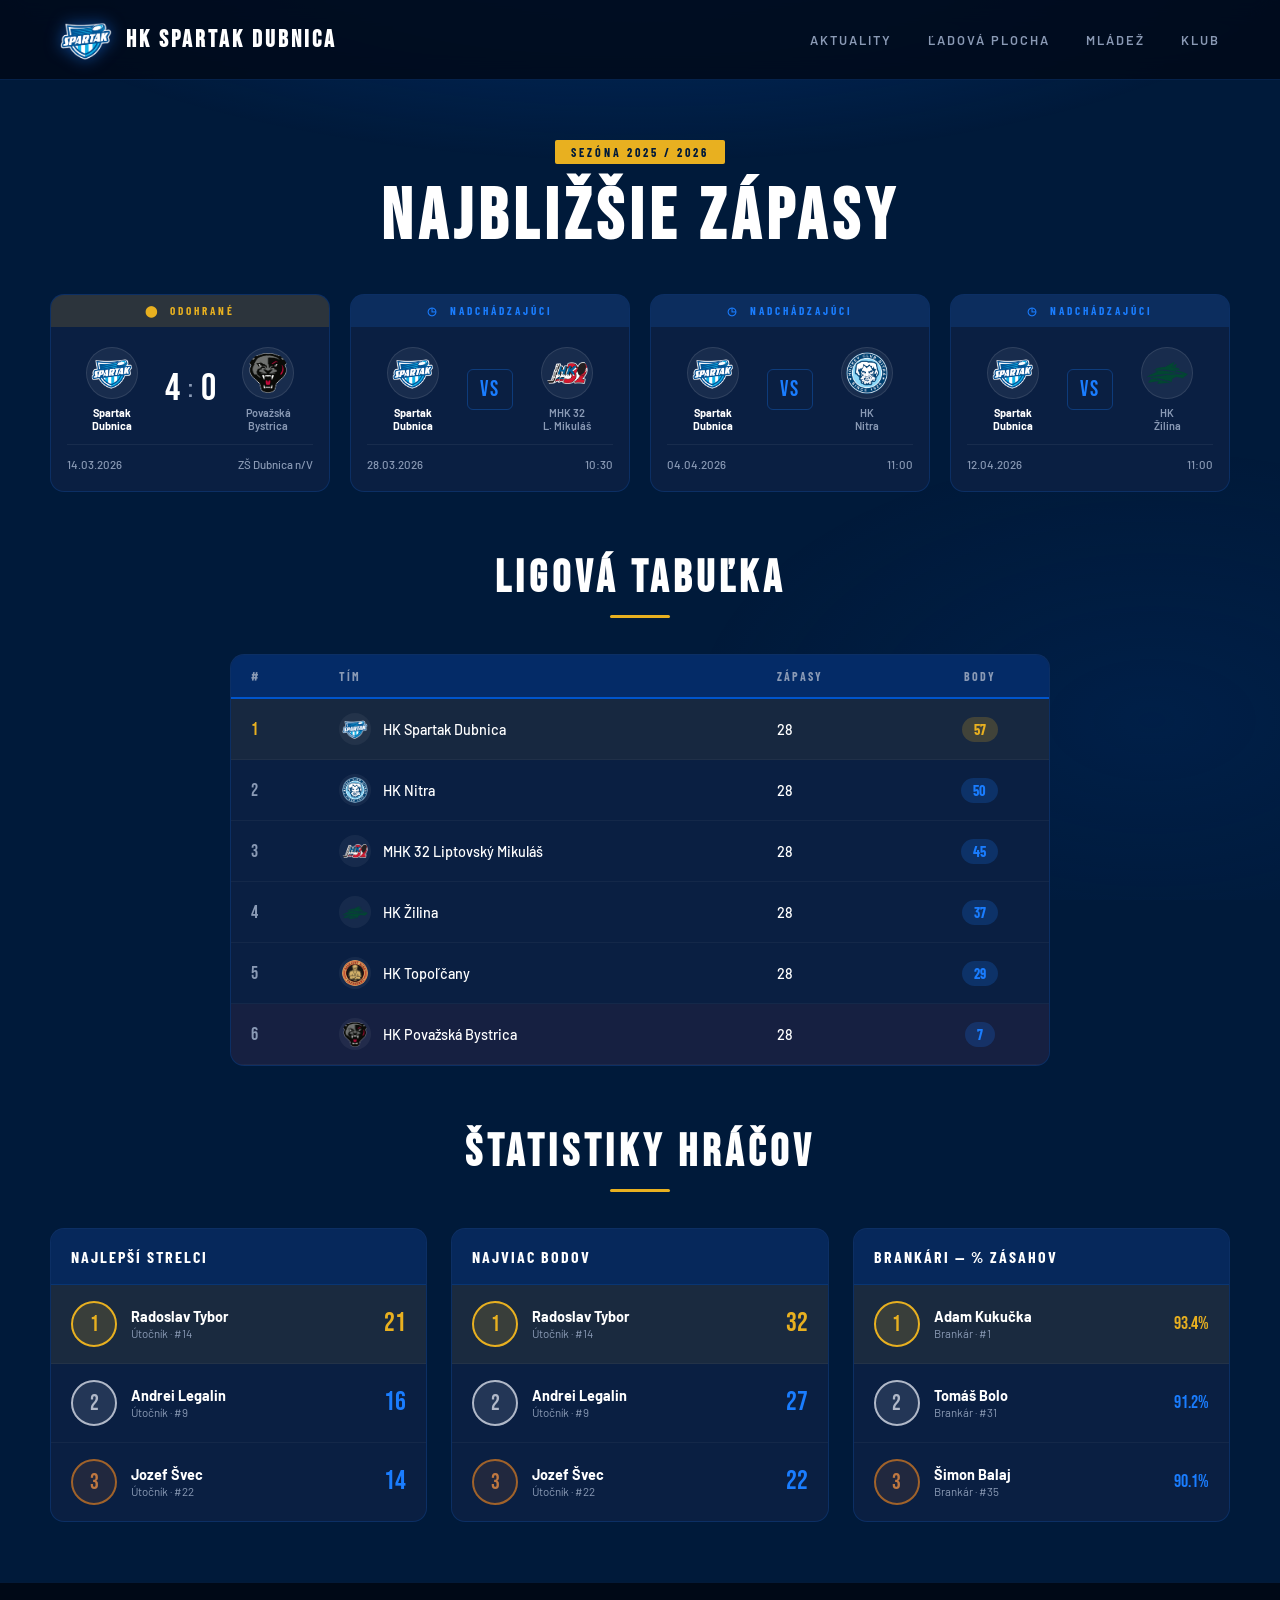
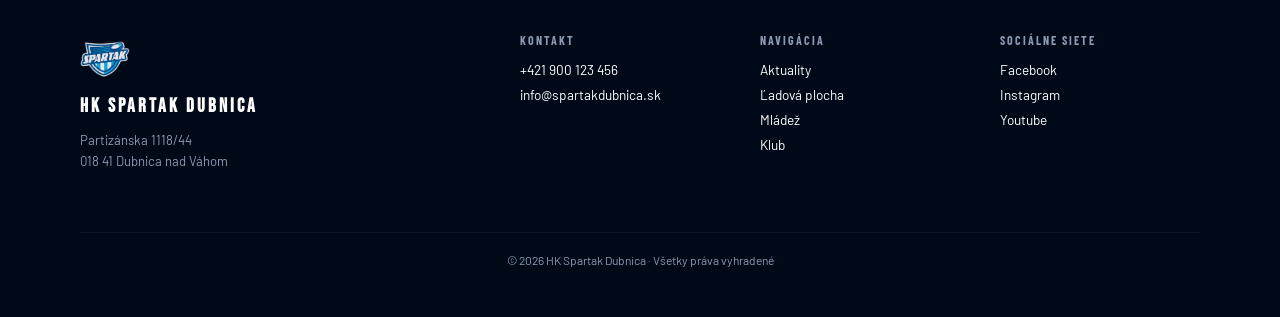
==== index.html @ a4884fc1 "Add files via upload" ====
<!DOCTYPE html>
<html lang="sk">
<head>
<meta charset="UTF-8">
<meta name="viewport" content="width=device-width, initial-scale=1.0">
<title>HK Spartak Dubnica</title>
<link rel="preconnect" href="https://fonts.googleapis.com">
<link rel="preconnect" href="https://fonts.gstatic.com" crossorigin>
<link href="https://fonts.googleapis.com/css2?family=Bebas+Neue&family=Barlow:wght@300;400;500;600;700&family=Barlow+Condensed:wght@400;600;700&display=swap" rel="stylesheet">
<link rel="stylesheet" href="style.css">
</head>
<body>

<!-- ── HEADER ── -->
<header>
  <div class="logo-section">
    <img src="SpartakDubnica.png" alt="Spartak Dubnica">
    <h1>HK Spartak Dubnica</h1>
  </div>
  <nav>
    <a href="#">Aktuality</a>
    <a href="ladova-plocha.html">Ľadová plocha</a>
    <a href="#">Mládež</a>
    <a href="klub.html">Klub</a>
  </nav>
  <div class="menu-btn">&#9776;</div>
</header>

<!-- ── HERO ── -->
<div class="hero-band">
  <span class="season-tag">Sezóna 2025 / 2026</span>
  <h2>Najbližšie zápasy</h2>
</div>

<!-- ── MATCHES ── -->
<section class="matches" style="padding-top:0">
  <div class="match-container">

    <div class="match-card">
      <div class="match-status played">⬤&nbsp; Odohrané</div>
      <div class="match-body">
        <div class="team-row">
          <div class="team-block">
            <img class="team-logo" src="SpartakDubnica.png" alt="Spartak Dubnica">
            <span class="team-name home">Spartak<br>Dubnica</span>
          </div>
          <div class="score-display">
            <span class="score-num">4</span>
            <span class="score-divider">:</span>
            <span class="score-num">0</span>
          </div>
          <div class="team-block">
            <img class="team-logo" src="PovazskaBystrica.png" alt="Považská Bystrica">
            <span class="team-name">Považská<br>Bystrica</span>
          </div>
        </div>
        <div class="match-info"><span>14.03.2026</span><span>ZŠ Dubnica n/V</span></div>
      </div>
    </div>

    <div class="match-card">
      <div class="match-status upcoming">◷&nbsp; Nadchádzajúci</div>
      <div class="match-body">
        <div class="team-row">
          <div class="team-block">
            <img class="team-logo" src="SpartakDubnica.png" alt="Spartak Dubnica">
            <span class="team-name home">Spartak<br>Dubnica</span>
          </div>
          <div class="vs-badge">VS</div>
          <div class="team-block">
            <img class="team-logo" src="LiptovskýMikuláš.png" alt="Liptovský Mikuláš">
            <span class="team-name">MHK 32<br>L. Mikuláš</span>
          </div>
        </div>
        <div class="match-info"><span>28.03.2026</span><span>10:30</span></div>
      </div>
    </div>

    <div class="match-card">
      <div class="match-status upcoming">◷&nbsp; Nadchádzajúci</div>
      <div class="match-body">
        <div class="team-row">
          <div class="team-block">
            <img class="team-logo" src="SpartakDubnica.png" alt="Spartak Dubnica">
            <span class="team-name home">Spartak<br>Dubnica</span>
          </div>
          <div class="vs-badge">VS</div>
          <div class="team-block">
            <img class="team-logo" src="Nitra.png" alt="HK Nitra">
            <span class="team-name">HK<br>Nitra</span>
          </div>
        </div>
        <div class="match-info"><span>04.04.2026</span><span>11:00</span></div>
      </div>
    </div>

    <div class="match-card">
      <div class="match-status upcoming">◷&nbsp; Nadchádzajúci</div>
      <div class="match-body">
        <div class="team-row">
          <div class="team-block">
            <img class="team-logo" src="SpartakDubnica.png" alt="Spartak Dubnica">
            <span class="team-name home">Spartak<br>Dubnica</span>
          </div>
          <div class="vs-badge">VS</div>
          <div class="team-block">
            <img class="team-logo" src="Žilina.png" alt="HK Žilina">
            <span class="team-name">HK<br>Žilina</span>
          </div>
        </div>
        <div class="match-info"><span>12.04.2026</span><span>11:00</span></div>
      </div>
    </div>

  </div>
</section>

<!-- ── TABLE ── -->
<section class="table-section">
  <h2 class="section-title">Ligová tabuľka</h2>
  <div class="table-wrapper">
    <table>
      <thead>
        <tr>
          <th>#</th>
          <th>Tím</th>
          <th>Zápasy</th>
          <th>Body</th>
        </tr>
      </thead>
      <tbody>
        <tr class="row-first">
          <td><span class="rank-num rank-1">1</span></td>
          <td><div class="team-cell"><img class="table-logo" src="SpartakDubnica.png" alt="Spartak Dubnica"> HK Spartak Dubnica</div></td>
          <td>28</td><td><span class="pts-badge">57</span></td>
        </tr>
        <tr>
          <td><span class="rank-num">2</span></td>
          <td><div class="team-cell"><img class="table-logo" src="Nitra.png" alt="HK Nitra"> HK Nitra</div></td>
          <td>28</td><td><span class="pts-badge">50</span></td>
        </tr>
        <tr>
          <td><span class="rank-num">3</span></td>
          <td><div class="team-cell"><img class="table-logo" src="LiptovskýMikuláš.png" alt="Liptovský Mikuláš"> MHK 32 Liptovský Mikuláš</div></td>
          <td>28</td><td><span class="pts-badge">45</span></td>
        </tr>
        <tr>
          <td><span class="rank-num">4</span></td>
          <td><div class="team-cell"><img class="table-logo" src="Žilina.png" alt="HK Žilina"> HK Žilina</div></td>
          <td>28</td><td><span class="pts-badge">37</span></td>
        </tr>
        <tr>
          <td><span class="rank-num">5</span></td>
          <td><div class="team-cell"><img class="table-logo" src="Topoľčany.png" alt="HK Topoľčany"> HK Topoľčany</div></td>
          <td>28</td><td><span class="pts-badge">29</span></td>
        </tr>
        <tr class="row-last">
          <td><span class="rank-num">6</span></td>
          <td><div class="team-cell"><img class="table-logo" src="PovazskaBystrica.png" alt="Považská Bystrica"> HK Považská Bystrica</div></td>
          <td>28</td><td><span class="pts-badge">7</span></td>
        </tr>
      </tbody>
    </table>
  </div>
</section>

<!-- ── STATS ── -->
<section class="stats-section">
  <h2 class="section-title">Štatistiky hráčov</h2>
  <div class="stats-grid">

    <div class="stat-card">
      <div class="stat-header"><h3>Najlepší strelci</h3></div>
      <div class="player-list">
        <div class="player-item gold">
          <div class="rank-circle medal-1">1</div>
          <div class="player-info"><div class="name">Radoslav Tybor</div><div class="label">Útočník · #14</div></div>
          <div class="player-stat">21</div>
        </div>
        <div class="player-item">
          <div class="rank-circle medal-2">2</div>
          <div class="player-info"><div class="name">Andrei Legalin</div><div class="label">Útočník · #9</div></div>
          <div class="player-stat">16</div>
        </div>
        <div class="player-item">
          <div class="rank-circle medal-3">3</div>
          <div class="player-info"><div class="name">Jozef Švec</div><div class="label">Útočník · #22</div></div>
          <div class="player-stat">14</div>
        </div>
      </div>
    </div>

    <div class="stat-card">
      <div class="stat-header"><h3>Najviac bodov</h3></div>
      <div class="player-list">
        <div class="player-item gold">
          <div class="rank-circle medal-1">1</div>
          <div class="player-info"><div class="name">Radoslav Tybor</div><div class="label">Útočník · #14</div></div>
          <div class="player-stat">32</div>
        </div>
        <div class="player-item">
          <div class="rank-circle medal-2">2</div>
          <div class="player-info"><div class="name">Andrei Legalin</div><div class="label">Útočník · #9</div></div>
          <div class="player-stat">27</div>
        </div>
        <div class="player-item">
          <div class="rank-circle medal-3">3</div>
          <div class="player-info"><div class="name">Jozef Švec</div><div class="label">Útočník · #22</div></div>
          <div class="player-stat">22</div>
        </div>
      </div>
    </div>

    <div class="stat-card">
      <div class="stat-header"><h3>Brankári — % zásahov</h3></div>
      <div class="player-list">
        <div class="player-item gold">
          <div class="rank-circle medal-1">1</div>
          <div class="player-info"><div class="name">Adam Kukučka</div><div class="label">Brankár · #1</div></div>
          <div class="player-stat" style="font-size:1.1rem">93.4%</div>
        </div>
        <div class="player-item">
          <div class="rank-circle medal-2">2</div>
          <div class="player-info"><div class="name">Tomáš Bolo</div><div class="label">Brankár · #31</div></div>
          <div class="player-stat" style="font-size:1.1rem">91.2%</div>
        </div>
        <div class="player-item">
          <div class="rank-circle medal-3">3</div>
          <div class="player-info"><div class="name">Šimon Balaj</div><div class="label">Brankár · #35</div></div>
          <div class="player-stat" style="font-size:1.1rem">90.1%</div>
        </div>
      </div>
    </div>

  </div>
</section>

<!-- ── FOOTER ── -->
<footer>
  <div class="footer-brand">
    <img src="SpartakDubnica.png" alt="Spartak Dubnica">
    <h3>HK Spartak Dubnica</h3>
    <p>Partizánska 1118/44<br>018 41 Dubnica nad Váhom</p>
  </div>
  <div class="footer-col">
    <h4>Kontakt</h4>
    <p>+421 900 123 456</p>
    <p>info@spartakdubnica.sk</p>
  </div>
  <div class="footer-col">
    <h4>Navigácia</h4>
    <a href="#">Aktuality</a>
    <a href="ladova-plocha.html">Ľadová plocha</a>
    <a href="#">Mládež</a>
    <a href="#">Klub</a>
  </div>
  <div class="footer-col">
    <h4>Sociálne siete</h4>
    <a href="#">Facebook</a>
    <a href="#">Instagram</a>
    <a href="#">Youtube</a>
  </div>
  <div class="footer-bottom">© 2026 HK Spartak Dubnica · Všetky práva vyhradené</div>
</footer>

<script src="script.js"></script>
</body>
</html>
---- style.css ----
:root {
  --blue-deep: #001a3a;
  --blue-mid: #003580;
  --blue-bright: #0055cc;
  --blue-light: #1a7dff;
  --accent: #e8b020;
  --accent-light: #ffd04d;
  --white: #ffffff;
  --off-white: #f0f4fa;
  --text-muted: #8a9ab5;
  --card-bg: #0a1f42;
  --card-border: rgba(26,125,255,0.18);
}

*, *::before, *::after { margin:0; padding:0; box-sizing:border-box; }

body {
  background: var(--blue-deep);
  color: var(--white);
  font-family: 'Barlow', sans-serif;
  min-height: 100vh;
  overflow-x: hidden;
}

body::before {
  content: '';
  position: fixed;
  inset: 0;
  background:
    radial-gradient(ellipse 80% 40% at 50% -10%, rgba(0,85,204,0.35) 0%, transparent 70%),
    radial-gradient(ellipse 60% 50% at 90% 80%, rgba(0,53,128,0.2) 0%, transparent 60%);
  pointer-events: none;
  z-index: 0;
}

/* ── HEADER ── */
header {
  position: relative;
  z-index: 10;
  display: flex;
  align-items: center;
  justify-content: space-between;
  padding: 0 60px;
  height: 80px;
  background: rgba(0,10,25,0.85);
  backdrop-filter: blur(12px);
  border-bottom: 1px solid rgba(26,125,255,0.2);
}

.logo-section {
  display: flex;
  align-items: center;
  gap: 14px;
}

.logo-section img {
  width: 52px;
  height: 52px;
  object-fit: contain;
  filter: drop-shadow(0 0 8px rgba(26,125,255,0.5));
}

.logo-section h1 {
  font-family: 'Bebas Neue', sans-serif;
  font-size: 1.5rem;
  letter-spacing: 3px;
  color: var(--white);
}

nav {
  display: flex;
  gap: 36px;
}

nav a {
  color: var(--text-muted);
  text-decoration: none;
  font-size: 0.8rem;
  font-weight: 600;
  letter-spacing: 2px;
  text-transform: uppercase;
  transition: color 0.2s;
}

nav a:hover { color: var(--white); }

.menu-btn {
  display: none;
  font-size: 24px;
  cursor: pointer;
  color: var(--white);
}

/* ── HERO BAND ── */
.hero-band {
  position: relative;
  z-index: 1;
  text-align: center;
  padding: 60px 20px 40px;
}

.hero-band .season-tag {
  display: inline-block;
  background: var(--accent);
  color: var(--blue-deep);
  font-family: 'Barlow Condensed', sans-serif;
  font-weight: 700;
  font-size: 0.75rem;
  letter-spacing: 3px;
  padding: 5px 16px;
  border-radius: 2px;
  margin-bottom: 18px;
  text-transform: uppercase;
}

.hero-band h2 {
  font-family: 'Bebas Neue', sans-serif;
  font-size: clamp(2.5rem, 6vw, 4.5rem);
  letter-spacing: 6px;
  line-height: 1;
  color: var(--white);
}

/* ── SECTION TITLES ── */
.section-title {
  font-family: 'Bebas Neue', sans-serif;
  font-size: clamp(1.8rem, 4vw, 2.8rem);
  letter-spacing: 5px;
  color: var(--white);
  text-align: center;
  margin-bottom: 36px;
  position: relative;
}

.section-title::after {
  content: '';
  display: block;
  width: 60px;
  height: 3px;
  background: var(--accent);
  margin: 10px auto 0;
  border-radius: 2px;
}

section {
  position: relative;
  z-index: 1;
  padding: 60px 50px;
}

/* ── MATCH CARDS ── */
.match-container {
  display: grid;
  grid-template-columns: repeat(4, 1fr);
  gap: 20px;
}

.match-card {
  background: var(--card-bg);
  border: 1px solid var(--card-border);
  border-radius: 14px;
  overflow: hidden;
  transition: transform 0.3s, border-color 0.3s, box-shadow 0.3s;
  cursor: pointer;
}

.match-card:hover {
  transform: translateY(-6px);
  border-color: rgba(26,125,255,0.5);
  box-shadow: 0 20px 40px rgba(0,0,0,0.4), 0 0 20px rgba(26,125,255,0.15);
}

.match-status {
  font-family: 'Barlow Condensed', sans-serif;
  font-size: 0.7rem;
  font-weight: 700;
  letter-spacing: 3px;
  text-transform: uppercase;
  text-align: center;
  padding: 9px;
}

.match-status.played  { background: rgba(232,176,32,0.15); color: var(--accent); }
.match-status.upcoming { background: rgba(26,125,255,0.15); color: var(--blue-light); }

.match-body {
  padding: 20px 16px;
  display: flex;
  flex-direction: column;
  align-items: center;
  gap: 12px;
}

.team-row {
  display: flex;
  align-items: center;
  justify-content: space-between;
  width: 100%;
  gap: 8px;
}

.team-block {
  display: flex;
  flex-direction: column;
  align-items: center;
  gap: 7px;
  flex: 1;
  min-width: 0;
}

.team-logo {
  width: 52px;
  height: 52px;
  border-radius: 50%;
  object-fit: contain;
  background: rgba(255,255,255,0.06);
  padding: 4px;
  border: 1px solid rgba(255,255,255,0.1);
}

.team-name        { font-size: 0.68rem; font-weight: 600; color: var(--text-muted); text-align: center; line-height: 1.2; }
.team-name.home   { color: var(--white); font-weight: 700; }

.score-display {
  display: flex;
  align-items: center;
  gap: 8px;
  flex-shrink: 0;
}

.score-num     { font-family: 'Bebas Neue', sans-serif; font-size: 2.4rem; color: var(--white); line-height: 1; }
.score-divider { font-family: 'Bebas Neue', sans-serif; font-size: 1.6rem; color: var(--text-muted); }

.vs-badge {
  font-family: 'Bebas Neue', sans-serif;
  font-size: 1.4rem;
  color: var(--blue-light);
  letter-spacing: 2px;
  padding: 6px 12px;
  border: 1px solid rgba(26,125,255,0.3);
  border-radius: 6px;
  flex-shrink: 0;
}

.match-info {
  width: 100%;
  border-top: 1px solid rgba(255,255,255,0.06);
  padding-top: 12px;
  display: flex;
  justify-content: space-between;
  font-size: 0.72rem;
  color: var(--text-muted);
  font-weight: 500;
}

/* ── TABLE ── */
.table-section { padding: 0 50px 60px; }

.table-wrapper {
  max-width: 820px;
  margin: auto;
  background: var(--card-bg);
  border: 1px solid var(--card-border);
  border-radius: 14px;
  overflow: hidden;
}

table { width: 100%; border-collapse: collapse; }

thead tr {
  background: rgba(0,53,128,0.6);
  border-bottom: 2px solid var(--blue-bright);
}

th {
  padding: 14px 20px;
  font-family: 'Barlow Condensed', sans-serif;
  font-size: 0.75rem;
  font-weight: 700;
  letter-spacing: 2px;
  text-transform: uppercase;
  color: var(--text-muted);
  text-align: left;
}

th:last-child { text-align: center; }

tbody tr {
  border-bottom: 1px solid rgba(255,255,255,0.04);
  transition: background 0.2s;
  cursor: pointer;
}

tbody tr:hover { background: rgba(26,125,255,0.08); }

td {
  padding: 14px 20px;
  font-size: 0.9rem;
  font-weight: 500;
  color: var(--white);
}

td:last-child { text-align: center; }

.rank-num  { font-family: 'Bebas Neue', sans-serif; font-size: 1.1rem; color: var(--text-muted); }
.rank-1    { color: var(--accent); }

.team-cell {
  display: flex;
  align-items: center;
  gap: 12px;
}

.table-logo {
  width: 32px;
  height: 32px;
  border-radius: 50%;
  object-fit: contain;
  background: rgba(255,255,255,0.05);
  padding: 3px;
  flex-shrink: 0;
}

.row-first        { background: rgba(232,176,32,0.06); }
.row-first:hover  { background: rgba(232,176,32,0.12) !important; }
.row-last         { background: rgba(220,50,50,0.06); }
.row-last:hover   { background: rgba(220,50,50,0.10) !important; }

.pts-badge {
  display: inline-block;
  background: rgba(26,125,255,0.2);
  color: var(--blue-light);
  font-family: 'Barlow Condensed', sans-serif;
  font-weight: 700;
  padding: 4px 12px;
  border-radius: 20px;
  font-size: 0.9rem;
}

.row-first .pts-badge { background: rgba(232,176,32,0.2); color: var(--accent); }

/* ── STATS ── */
.stats-section { padding: 0 50px 60px; }

.stats-grid {
  display: grid;
  grid-template-columns: repeat(3, 1fr);
  gap: 24px;
}

.stat-card {
  background: var(--card-bg);
  border: 1px solid var(--card-border);
  border-radius: 14px;
  overflow: hidden;
  transition: transform 0.3s, border-color 0.3s;
}

.stat-card:hover {
  transform: translateY(-4px);
  border-color: rgba(26,125,255,0.4);
}

.stat-header {
  display: flex;
  align-items: center;
  gap: 12px;
  padding: 18px 20px;
  background: rgba(0,53,128,0.4);
  border-bottom: 1px solid rgba(26,125,255,0.15);
}

.stat-header .icon { font-size: 1.3rem; }

.stat-header h3 {
  font-family: 'Barlow Condensed', sans-serif;
  font-weight: 700;
  font-size: 1rem;
  letter-spacing: 2px;
  text-transform: uppercase;
  color: var(--white);
}

.player-list { display: flex; flex-direction: column; }

.player-item {
  display: flex;
  align-items: center;
  gap: 14px;
  padding: 16px 20px;
  border-bottom: 1px solid rgba(255,255,255,0.04);
  transition: background 0.2s;
  position: relative;
}

.player-item:last-child { border-bottom: none; }
.player-item:hover      { background: rgba(26,125,255,0.06); }
.player-item.gold       { background: rgba(232,176,32,0.07); }
.player-item.gold:hover { background: rgba(232,176,32,0.12); }

.player-avatar-wrap { position: relative; flex-shrink: 0; }

.rank-circle {
  width: 46px;
  height: 46px;
  border-radius: 50%;
  display: flex;
  align-items: center;
  justify-content: center;
  font-family: 'Bebas Neue', sans-serif;
  font-size: 1.4rem;
  flex-shrink: 0;
  border: 2px solid transparent;
}

.player-photo {
  width: 52px;
  height: 52px;
  border-radius: 50%;
  object-fit: cover;
  border: 2px solid rgba(26,125,255,0.3);
  background: rgba(255,255,255,0.05);
  display: block;
}

.player-item.gold .player-photo {
  border-color: var(--accent);
  box-shadow: 0 0 10px rgba(232,176,32,0.3);
}

.rank-medal {
  position: absolute;
  bottom: -3px;
  right: -3px;
  width: 18px;
  height: 18px;
  border-radius: 50%;
  font-size: 0.6rem;
  font-weight: 800;
  display: flex;
  align-items: center;
  justify-content: center;
  border: 2px solid var(--blue-deep);
}

.medal-1 { background: var(--accent); color: var(--blue-deep); }
.medal-2 { background: #b0b8c8;       color: var(--blue-deep); }
.medal-3 { background: #a0622a;       color: var(--white); }

.rank-circle.medal-1 { background: rgba(232,176,32,0.15); color: var(--accent); border-color: var(--accent); }
.rank-circle.medal-2 { background: rgba(176,184,200,0.15); color: #b0b8c8; border-color: #b0b8c8; }
.rank-circle.medal-3 { background: rgba(160,98,42,0.15); color: #c07840; border-color: #a0622a; }

.player-info { flex: 1; min-width: 0; }

.player-info .name {
  font-weight: 700;
  font-size: 0.9rem;
  color: var(--white);
  white-space: nowrap;
  overflow: hidden;
  text-overflow: ellipsis;
}

.player-info .label { font-size: 0.72rem; color: var(--text-muted); margin-top: 1px; }

.player-stat {
  font-family: 'Bebas Neue', sans-serif;
  font-size: 1.7rem;
  color: var(--blue-light);
  line-height: 1;
}

.player-item.gold .player-stat { color: var(--accent); }

/* ── FOOTER ── */
footer {
  position: relative;
  z-index: 1;
  background: rgba(0,5,15,0.8);
  border-top: 1px solid rgba(26,125,255,0.15);
  padding: 50px 80px;
  display: grid;
  grid-template-columns: 2fr 1fr 1fr 1fr;
  gap: 40px;
}

.footer-brand { display: flex; flex-direction: column; gap: 12px; }
.footer-brand img { width: 50px; opacity: 0.9; }

.footer-brand h3 {
  font-family: 'Bebas Neue', sans-serif;
  font-size: 1.2rem;
  letter-spacing: 3px;
}

.footer-brand p { font-size: 0.82rem; color: var(--text-muted); line-height: 1.6; }

.footer-col h4 {
  font-family: 'Barlow Condensed', sans-serif;
  font-size: 0.75rem;
  font-weight: 700;
  letter-spacing: 2px;
  text-transform: uppercase;
  color: var(--text-muted);
  margin-bottom: 14px;
}

.footer-col p, .footer-col a {
  font-size: 0.85rem;
  color: var(--white);
  text-decoration: none;
  display: block;
  margin-bottom: 8px;
  transition: color 0.2s;
}

.footer-col a:hover { color: var(--blue-light); }

.footer-bottom {
  grid-column: 1 / -1;
  margin-top: 20px;
  padding-top: 20px;
  border-top: 1px solid rgba(255,255,255,0.06);
  text-align: center;
  font-size: 0.75rem;
  color: var(--text-muted);
}

/* ── RESPONSIVE ── */
@media(max-width:1100px) {
  .match-container { grid-template-columns: 1fr 1fr; }
  .stats-grid      { grid-template-columns: 1fr; }
  footer           { grid-template-columns: 1fr 1fr; }
}

@media(max-width:700px) {
  header          { padding: 0 20px; }
  nav             { display: none; }
  .menu-btn       { display: block; }
  section         { padding: 40px 20px; }
  .table-section,
  .stats-section  { padding: 0 20px 40px; }
  .match-container { grid-template-columns: 1fr; }
  footer          { padding: 40px 20px; grid-template-columns: 1fr; }
}
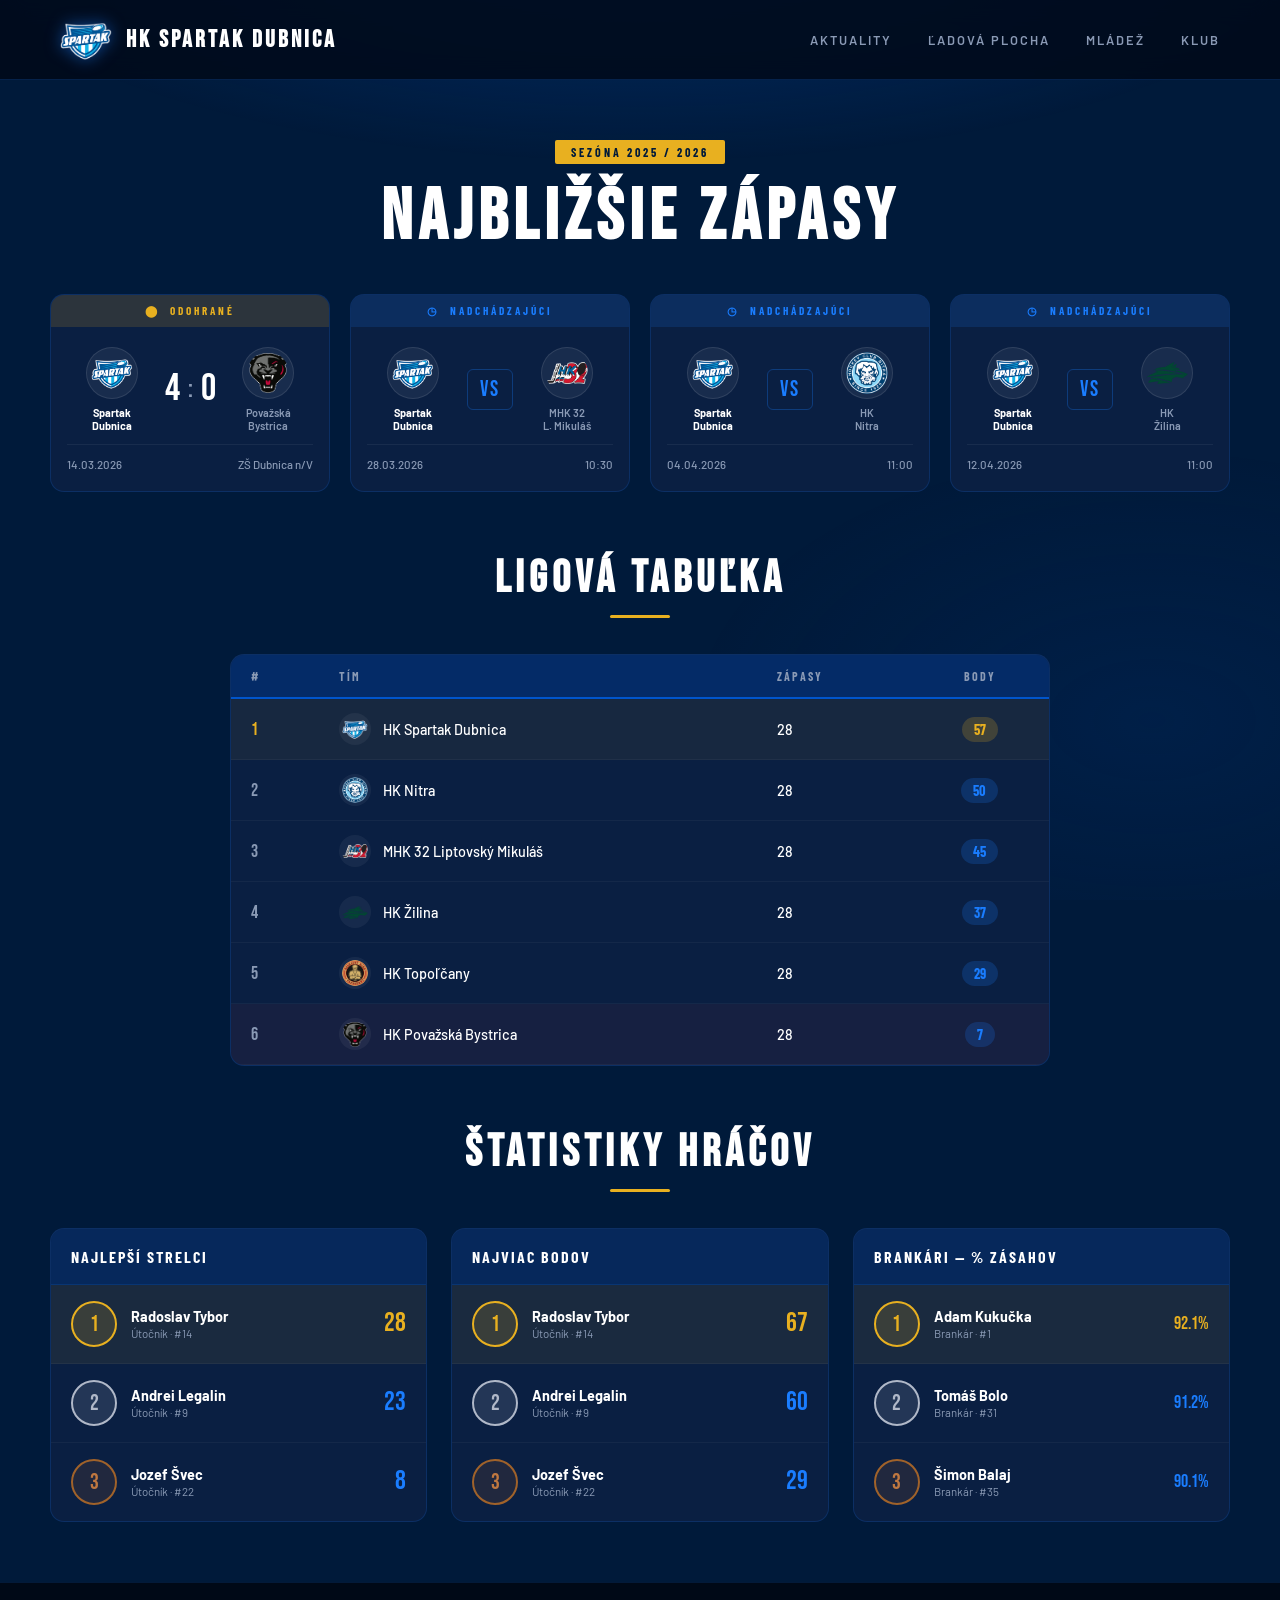
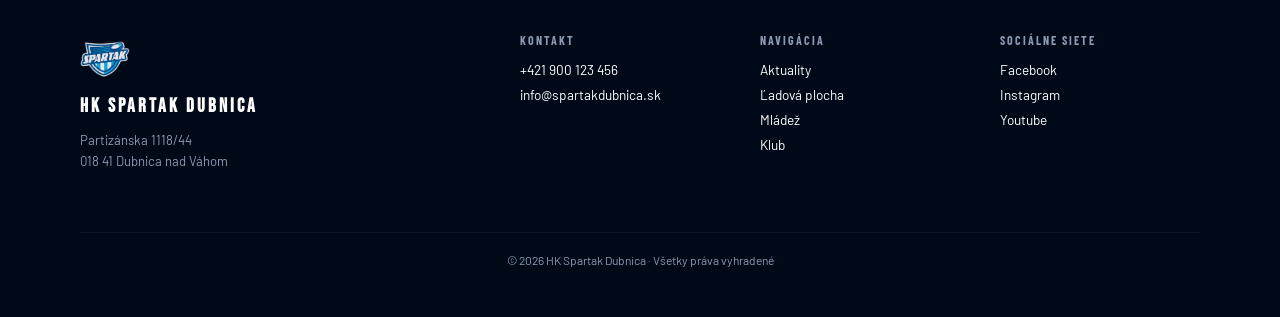
==== commit 8e329bec: "Add files via upload" ====
--- a/index.html
+++ b/index.html
@@ -175,17 +175,17 @@
         <div class="player-item gold">
           <div class="rank-circle medal-1">1</div>
           <div class="player-info"><div class="name">Radoslav Tybor</div><div class="label">Útočník · #14</div></div>
-          <div class="player-stat">21</div>
+          <div class="player-stat">28</div>
         </div>
         <div class="player-item">
           <div class="rank-circle medal-2">2</div>
           <div class="player-info"><div class="name">Andrei Legalin</div><div class="label">Útočník · #9</div></div>
-          <div class="player-stat">16</div>
+          <div class="player-stat">23</div>
         </div>
         <div class="player-item">
           <div class="rank-circle medal-3">3</div>
           <div class="player-info"><div class="name">Jozef Švec</div><div class="label">Útočník · #22</div></div>
-          <div class="player-stat">14</div>
+          <div class="player-stat">8</div>
         </div>
       </div>
     </div>
@@ -196,17 +196,17 @@
         <div class="player-item gold">
           <div class="rank-circle medal-1">1</div>
           <div class="player-info"><div class="name">Radoslav Tybor</div><div class="label">Útočník · #14</div></div>
-          <div class="player-stat">32</div>
+          <div class="player-stat">67</div>
         </div>
         <div class="player-item">
           <div class="rank-circle medal-2">2</div>
           <div class="player-info"><div class="name">Andrei Legalin</div><div class="label">Útočník · #9</div></div>
-          <div class="player-stat">27</div>
+          <div class="player-stat">60</div>
         </div>
         <div class="player-item">
           <div class="rank-circle medal-3">3</div>
           <div class="player-info"><div class="name">Jozef Švec</div><div class="label">Útočník · #22</div></div>
-          <div class="player-stat">22</div>
+          <div class="player-stat">29</div>
         </div>
       </div>
     </div>
@@ -217,7 +217,7 @@
         <div class="player-item gold">
           <div class="rank-circle medal-1">1</div>
           <div class="player-info"><div class="name">Adam Kukučka</div><div class="label">Brankár · #1</div></div>
-          <div class="player-stat" style="font-size:1.1rem">93.4%</div>
+          <div class="player-stat" style="font-size:1.1rem">92.1%</div>
         </div>
         <div class="player-item">
           <div class="rank-circle medal-2">2</div>
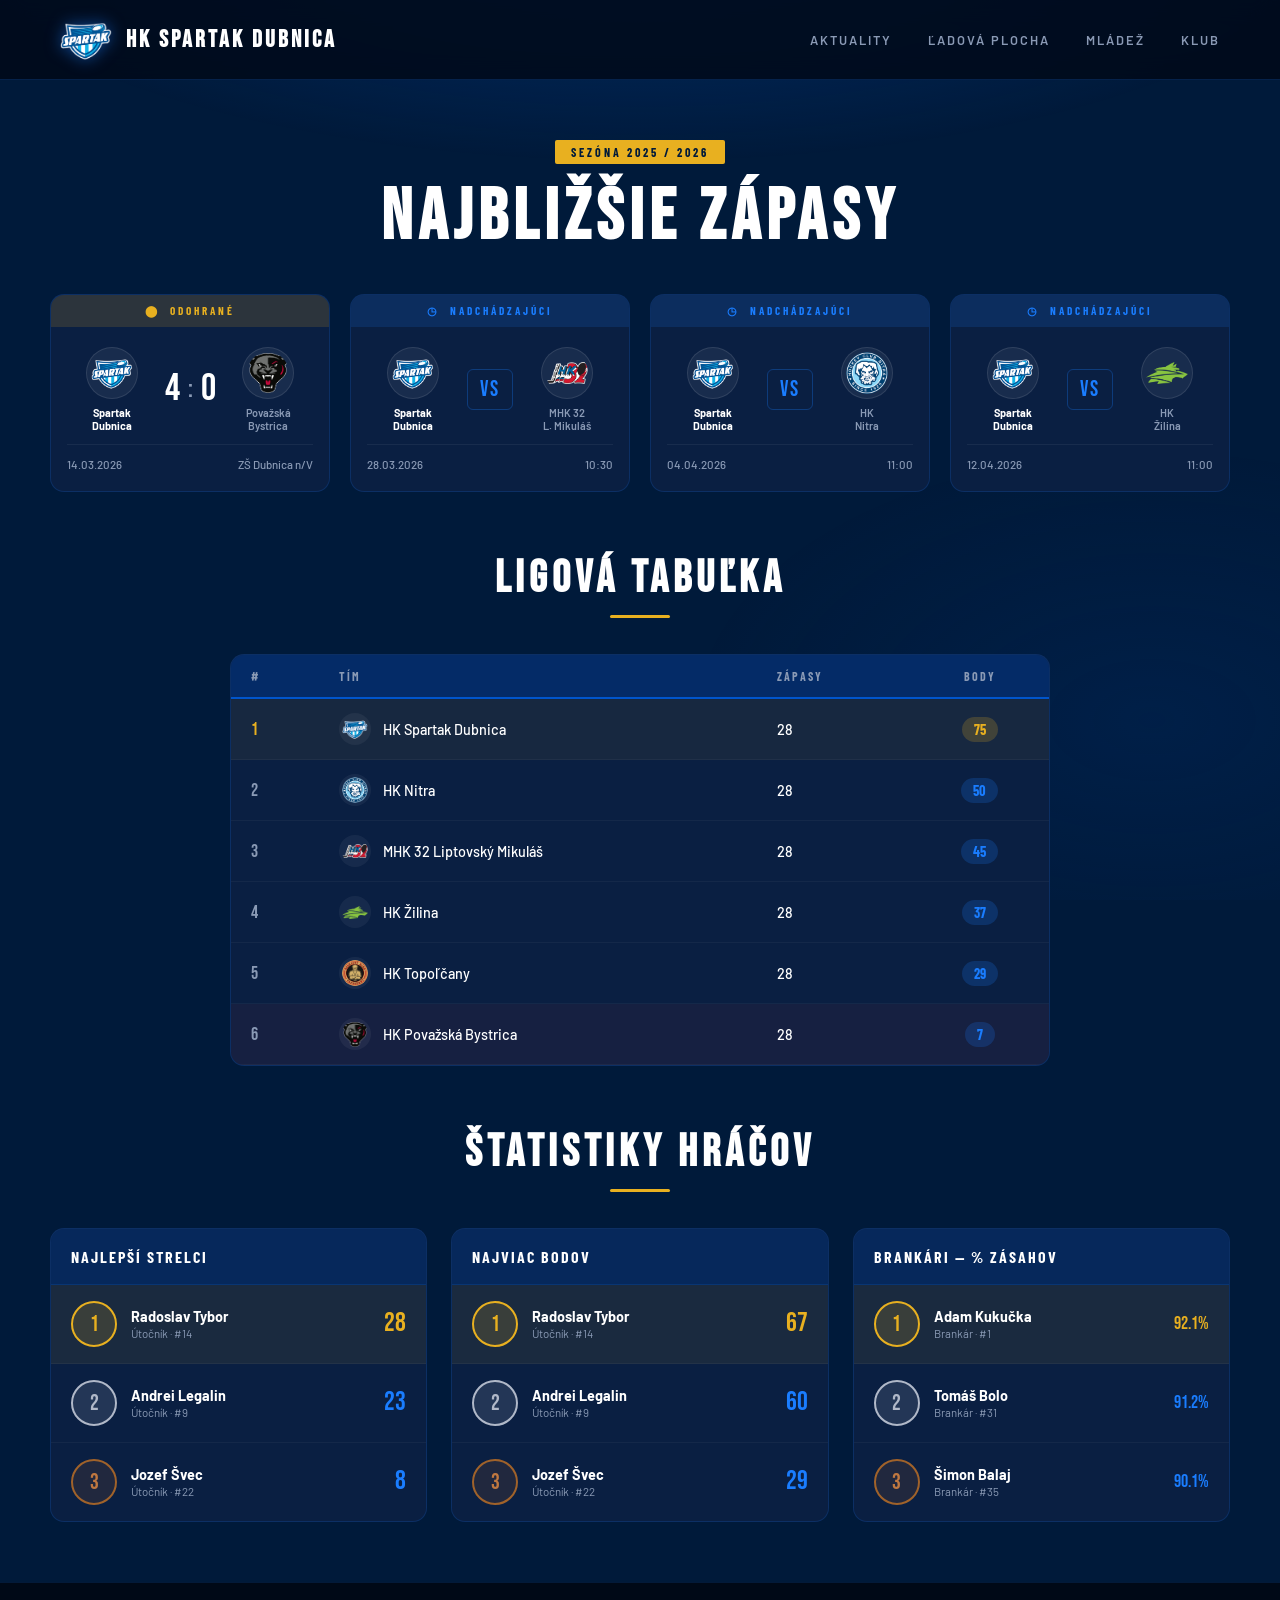
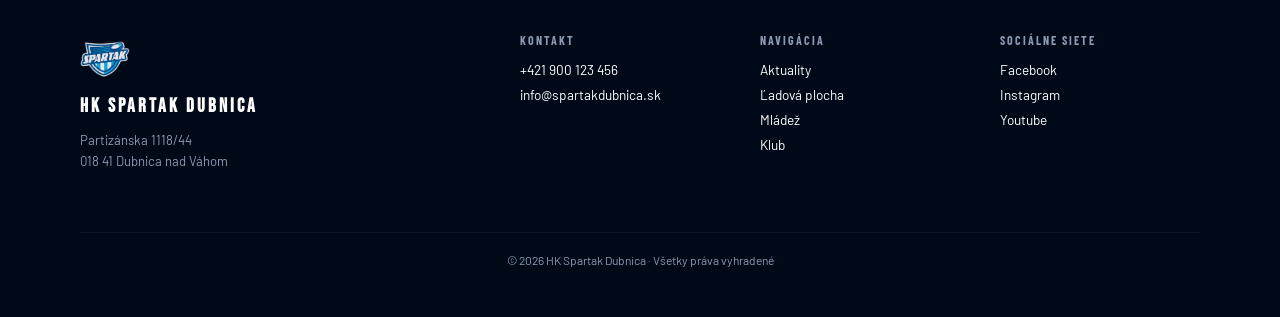
==== commit ae21474a: "Add files via upload" ====
--- a/index.html
+++ b/index.html
@@ -132,7 +132,7 @@
         <tr class="row-first">
           <td><span class="rank-num rank-1">1</span></td>
           <td><div class="team-cell"><img class="table-logo" src="SpartakDubnica.png" alt="Spartak Dubnica"> HK Spartak Dubnica</div></td>
-          <td>28</td><td><span class="pts-badge">57</span></td>
+          <td>28</td><td><span class="pts-badge">75</span></td>
         </tr>
         <tr>
           <td><span class="rank-num">2</span></td>
